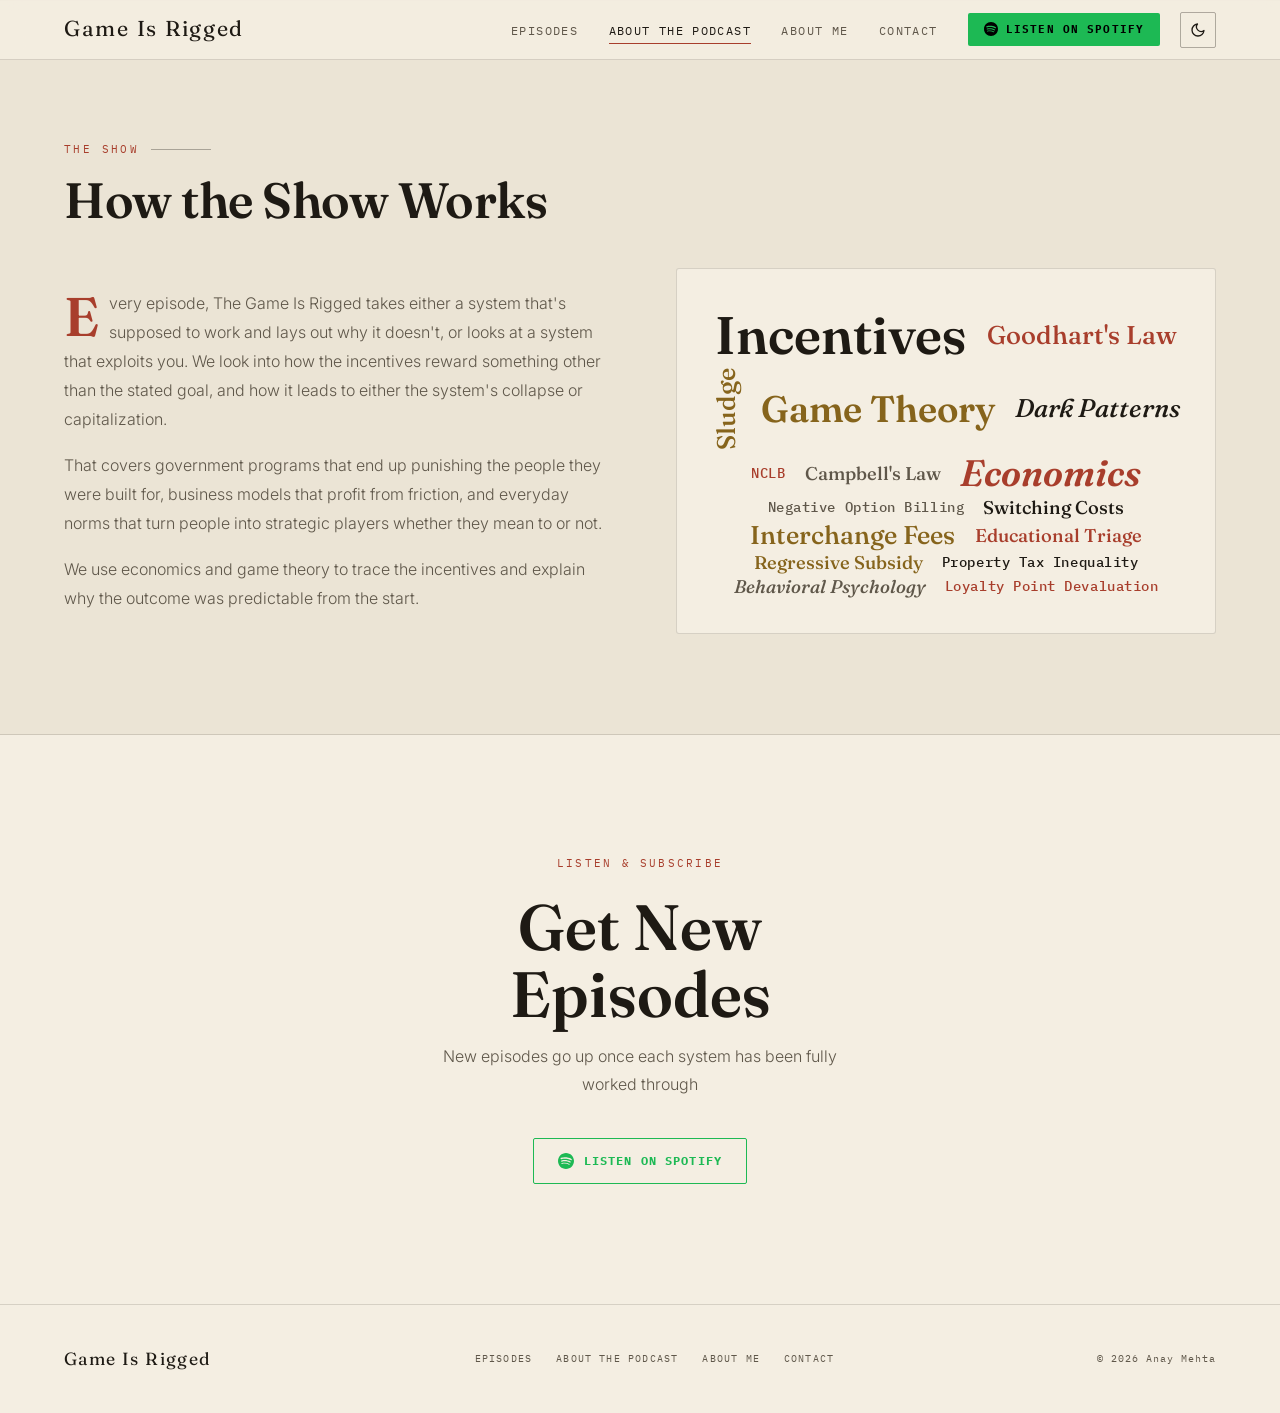
==== about-the-podcast.html @ a9b8b60b "Add files via upload new site" ====
<!DOCTYPE html>
<html lang="en">
<head>
  <meta charset="UTF-8" />
  <meta name="viewport" content="width=device-width, initial-scale=1.0" />
  <title>About the Podcast | Game Is Rigged</title>
  <meta name="description" content="How Game Is Rigged works: we use economics and game theory to trace the incentives behind systems that are supposed to work." />
  <meta property="og:title" content="About the Podcast | Game Is Rigged" />
  <meta property="og:description" content="How Game Is Rigged works: we use economics and game theory to trace the incentives behind systems that are supposed to work." />
  <meta property="og:type" content="website" />
  <script>
    (function () {
      var t;
      try { t = localStorage.getItem('theme'); } catch (e) {}
      if (!t && window.matchMedia && matchMedia('(prefers-color-scheme: light)').matches) t = 'light';
      document.documentElement.setAttribute('data-theme', t === 'light' ? 'light' : 'dark');
      document.documentElement.classList.add('js');
    })();
  </script>
  <link rel="preconnect" href="https://fonts.googleapis.com" />
  <link rel="preconnect" href="https://fonts.gstatic.com" crossorigin />
  <link href="https://fonts.googleapis.com/css2?family=Fraunces:ital,wght@0,500;0,600;0,700;1,500;1,600&family=Inter:wght@300;400;500;600&family=IBM+Plex+Mono:wght@400;500;600;700&display=swap" rel="stylesheet" />
  <link rel="stylesheet" href="styles.css" />
</head>
<body>

  <a class="skip-link" href="#main">Skip to content</a>
  <nav aria-label="Main">
    <a class="nav-logo" href="index.html">Game Is Rigged</a>
    <div class="nav-right">
      <ul class="nav-links" id="nav-links">
      <li><a href="episodes.html">Episodes</a></li>
      <li><a href="about-the-podcast.html" aria-current="page">About the Podcast</a></li>
      <li><a href="about-me.html">About Me</a></li>
      <li><a href="contact.html">Contact</a></li>
        <li>
          <a class="btn-spotify" href="https://open.spotify.com/show/033oTAaNlFfsJAOVmCeeDi" target="_blank" rel="noopener">
            <svg width="14" height="14" viewBox="0 0 24 24" fill="currentColor" aria-hidden="true"><path d="M12 0C5.4 0 0 5.4 0 12s5.4 12 12 12 12-5.4 12-12S18.66 0 12 0zm5.521 17.34c-.24.359-.66.48-1.021.24-2.82-1.74-6.36-2.101-10.561-1.141-.418.122-.779-.179-.899-.539-.12-.421.18-.78.54-.9 4.56-1.021 8.52-.6 11.64 1.32.42.18.479.659.301 1.02zm1.44-3.3c-.301.42-.841.6-1.262.3-3.239-1.98-8.159-2.58-11.939-1.38-.479.12-1.02-.12-1.14-.6-.12-.48.12-1.021.6-1.141C9.6 9.9 15 10.561 18.72 12.84c.361.181.54.78.241 1.2zm.12-3.36C15.24 8.4 8.82 8.16 5.16 9.301c-.6.179-1.2-.181-1.38-.721-.18-.601.18-1.2.72-1.381 4.26-1.26 11.28-1.02 15.721 1.621.539.3.719 1.02.419 1.56-.299.421-1.02.599-1.559.3z"/></svg>
            Listen on Spotify
          </a>
        </li>
      </ul>
      <button class="theme-toggle" type="button" aria-label="Switch to light mode">
        <svg class="icon-sun" width="16" height="16" viewBox="0 0 24 24" fill="none" stroke="currentColor" stroke-width="2" stroke-linecap="round" aria-hidden="true"><circle cx="12" cy="12" r="4"/><path d="M12 2v2M12 20v2M4.93 4.93l1.41 1.41M17.66 17.66l1.41 1.41M2 12h2M20 12h2M4.93 19.07l1.41-1.41M17.66 6.34l1.41-1.41"/></svg>
        <svg class="icon-moon" width="16" height="16" viewBox="0 0 24 24" fill="none" stroke="currentColor" stroke-width="2" stroke-linecap="round" stroke-linejoin="round" aria-hidden="true"><path d="M21 12.8A9 9 0 1 1 11.2 3a7 7 0 0 0 9.8 9.8z"/></svg>
      </button>
      <button class="nav-toggle" type="button" aria-label="Menu" aria-expanded="false" aria-controls="nav-links"><span></span><span></span><span></span></button>
    </div>
  </nav>

  <main id="main">
  <section class="page-top section-surface" id="about">
    <p class="section-label">The Show</p>
    <h1 class="section-heading">How the Show Works</h1>

    <div class="about-grid">
      <div class="about-body">
        <p>Every episode, The Game Is Rigged takes either a system that's supposed to work and lays out why it doesn't, or looks at a system that exploits you. We look into how the incentives reward something other than the stated goal, and how it leads to either the system's collapse or capitalization.</p>
        <p>That covers government programs that end up punishing the people they were built for, business models that profit from friction, and everyday norms that turn people into strategic players whether they mean to or not.</p>
        <p>We use economics and game theory to trace the incentives and explain why the outcome was predictable from the start.</p>
      </div>

      <div class="word-cloud fade-up" aria-hidden="true">
        <span class="wc-5 wc-text">Incentives</span>
        <span class="wc-3 wc-red">Goodhart's Law</span>
        <span class="wc-3 wc-yellow wc-vert">Sludge</span>
        <span class="wc-4 wc-yellow">Game Theory</span>
        <span class="wc-3 wc-text wc-italic">Dark Patterns</span>
        <span class="wc-1 wc-red">NCLB</span>
        <span class="wc-2 wc-muted">Campbell's Law</span>
        <span class="wc-4 wc-red wc-italic">Economics</span>
        <span class="wc-1 wc-muted">Negative Option Billing</span>
        <span class="wc-2 wc-text">Switching Costs</span>
        <span class="wc-3 wc-yellow">Interchange Fees</span>
        <span class="wc-2 wc-red">Educational Triage</span>
        <span class="wc-2 wc-yellow">Regressive Subsidy</span>
        <span class="wc-1 wc-text">Property Tax Inequality</span>
        <span class="wc-2 wc-muted wc-italic">Behavioral Psychology</span>
        <span class="wc-1 wc-red">Loyalty Point Devaluation</span>
      </div>
    </div>
  </section>

  <!-- SUBSCRIBE -->
  <section id="subscribe">
    <p class="subscribe-label">Listen &amp; Subscribe</p>
    <h2 class="subscribe-heading">Get New<br>Episodes</h2>
    <p class="subscribe-sub">New episodes go up once each system has been fully worked through</p>
    <div class="platform-buttons">
      <a class="btn-platform spotify" href="https://open.spotify.com/show/033oTAaNlFfsJAOVmCeeDi" target="_blank" rel="noopener">
        <svg width="16" height="16" viewBox="0 0 24 24" fill="currentColor" aria-hidden="true"><path d="M12 0C5.4 0 0 5.4 0 12s5.4 12 12 12 12-5.4 12-12S18.66 0 12 0zm5.521 17.34c-.24.359-.66.48-1.021.24-2.82-1.74-6.36-2.101-10.561-1.141-.418.122-.779-.179-.899-.539-.12-.421.18-.78.54-.9 4.56-1.021 8.52-.6 11.64 1.32.42.18.479.659.301 1.02zm1.44-3.3c-.301.42-.841.6-1.262.3-3.239-1.98-8.159-2.58-11.939-1.38-.479.12-1.02-.12-1.14-.6-.12-.48.12-1.021.6-1.141C9.6 9.9 15 10.561 18.72 12.84c.361.181.54.78.241 1.2zm.12-3.36C15.24 8.4 8.82 8.16 5.16 9.301c-.6.179-1.2-.181-1.38-.721-.18-.601.18-1.2.72-1.381 4.26-1.26 11.28-1.02 15.721 1.621.539.3.719 1.02.419 1.56-.299.421-1.02.599-1.559.3z"/></svg>
        Listen on Spotify
      </a>
    </div>
  </section>
  </main>

  <footer>
    <a class="footer-logo" href="index.html">Game Is Rigged</a>
    <div class="footer-links">
      <a href="episodes.html">Episodes</a>
      <a href="about-the-podcast.html">About the Podcast</a>
      <a href="about-me.html">About Me</a>
      <a href="contact.html">Contact</a>
    </div>
    <div class="footer-copy">© 2026 Anay Mehta</div>
  </footer>

  <script src="script.js"></script>
</body>
</html>
---- styles.css ----
*, *::before, *::after { box-sizing: border-box; margin: 0; padding: 0; }

/* ── THEME ──────────────────────────────────────────────
   Default is a deep ink-navy (no longer black).
   To switch to the warm cream version, change <html lang="en">
   to <html lang="en" data-theme="light"> on each page.
   ──────────────────────────────────────────────────────── */
:root {
  --bg:        #0E1420;
  --surface:   #151D2C;
  --surface2:  #1C2638;
  --text:      #ECE6DA;
  --muted:     #9AA3B2;
  --red:       #E0644B;   /* red used for text and small labels */
  --red-solid: #B5402C;   /* red used for buttons and fills */
  --yellow:    #D1A24A;
  --border:    rgba(236,230,218,0.10);
  --border-strong: rgba(236,230,218,0.22);
  --nav-bg:    rgba(14,20,32,0.88);
  --on-red:    #FFF6EA;
}

html[data-theme="dark"] { color-scheme: dark; }

html[data-theme="light"] {
  color-scheme: light;
  --bg:        #F4EEE2;
  --surface:   #EBE4D5;
  --surface2:  #E2DAC8;
  --text:      #1E1A14;
  --muted:     #5F574A;
  --red:       #A83E2C;
  --red-solid: #A83E2C;
  --yellow:    #86641C;
  --border:    rgba(30,26,20,0.14);
  --border-strong: rgba(30,26,20,0.32);
  --nav-bg:    rgba(244,238,226,0.9);
}

html { scroll-behavior: smooth; }

body {
  background: var(--bg);
  color: var(--text);
  font-family: 'Inter', sans-serif;
  font-size: 16px;
  line-height: 1.6;
  overflow-x: hidden;
}

img, svg { display: block; max-width: 100%; }
a { color: inherit; }

.skip-link {
  position: absolute;
  left: -999px;
  top: 0;
  background: var(--red-solid);
  color: var(--on-red);
  padding: 0.6rem 1rem;
  z-index: 200;
  font-family: 'IBM Plex Mono', monospace;
  font-size: 0.75rem;
}
.skip-link:focus { left: 0; }

/* ── NAV ── */
nav {
  position: fixed;
  top: 0; left: 0; right: 0;
  z-index: 100;
  display: flex;
  align-items: center;
  justify-content: space-between;
  padding: 0 5vw;
  height: 60px;
  background: var(--nav-bg);
  backdrop-filter: blur(12px);
  border-bottom: 1px solid var(--border);
}

.nav-logo {
  font-family: 'Fraunces', serif;
  font-size: 1.35rem;
  letter-spacing: 0.08em;
  color: var(--text);
  text-decoration: none;
}

.nav-links {
  display: flex;
  align-items: center;
  gap: 1.9rem;
  list-style: none;
}
.nav-links a:not(.btn-spotify) {
  font-family: 'IBM Plex Mono', monospace;
  font-size: 0.72rem;
  letter-spacing: 0.12em;
  text-transform: uppercase;
  color: var(--muted);
  text-decoration: none;
  transition: color 0.2s;
  padding: 0.35rem 0;
  border-bottom: 1px solid transparent;
}
.nav-links a:not(.btn-spotify):hover { color: var(--text); }
.nav-links a[aria-current="page"] {
  color: var(--text);
  border-bottom-color: var(--red);
}

.nav-right {
  display: flex;
  align-items: center;
  gap: 1.25rem;
}

.theme-toggle {
  display: flex;
  align-items: center;
  justify-content: center;
  width: 36px;
  height: 36px;
  background: none;
  border: 1px solid var(--border-strong);
  border-radius: 2px;
  color: var(--text);
  cursor: pointer;
  transition: border-color 0.2s;
}
.theme-toggle:hover { border-color: var(--text); }
.theme-toggle .icon-moon { display: none; }
html[data-theme="light"] .theme-toggle .icon-sun { display: none; }
html[data-theme="light"] .theme-toggle .icon-moon { display: block; }

.nav-toggle {
  display: none;
  background: none;
  border: 1px solid var(--border-strong);
  border-radius: 2px;
  width: 40px;
  height: 36px;
  cursor: pointer;
  flex-direction: column;
  align-items: center;
  justify-content: center;
  gap: 5px;
}
.nav-toggle span {
  display: block;
  width: 18px;
  height: 1.5px;
  background: var(--text);
}

.btn-spotify {
  display: inline-flex;
  align-items: center;
  gap: 0.5rem;
  background: #1DB954;
  color: #000;
  font-family: 'IBM Plex Mono', monospace;
  font-size: 0.7rem;
  font-weight: 700;
  letter-spacing: 0.1em;
  text-transform: uppercase;
  text-decoration: none;
  padding: 0.45rem 1rem;
  border-radius: 2px;
  transition: opacity 0.2s;
}
.btn-spotify:hover { opacity: 0.85; }

/* ── HERO ── */
.hero {
  min-height: 100vh;
  display: flex;
  flex-direction: column;
  justify-content: center;
  padding: 100px 5vw 60px;
  position: relative;
}

.hero-left { position: relative; z-index: 1; }

.hero-title {
  font-family: 'Fraunces', serif;
  line-height: 0.98;
  margin-bottom: 1.75rem;
}
.hero-title .line1 {
  display: block;
  font-size: clamp(3rem, 6.5vw, 5.25rem);
  font-weight: 600;
  color: var(--text);
  letter-spacing: 0.01em;
}
.hero-title .line2 {
  display: block;
  font-size: clamp(3rem, 6.5vw, 5.25rem);
  font-weight: 500;
  letter-spacing: 0.005em;
  color: var(--text);
}

.hero-desc {
  font-size: 1rem;
  color: var(--muted);
  line-height: 1.7;
  max-width: 440px;
  margin-bottom: 2.25rem;
  font-weight: 300;
}
.hero-desc strong { color: var(--text); font-weight: 500; }

.hero-ctas {
  display: flex;
  align-items: center;
  gap: 1rem;
  flex-wrap: wrap;
}

.btn-primary {
  display: inline-flex;
  align-items: center;
  gap: 0.6rem;
  background: var(--red-solid);
  color: var(--on-red);
  font-family: 'IBM Plex Mono', monospace;
  font-size: 0.75rem;
  font-weight: 700;
  letter-spacing: 0.12em;
  text-transform: uppercase;
  text-decoration: none;
  padding: 0.75rem 1.5rem;
  border-radius: 2px;
  transition: filter 0.2s;
}
.btn-primary:hover { filter: brightness(0.88); }

.btn-ghost {
  display: inline-flex;
  align-items: center;
  gap: 0.5rem;
  border: 1px solid var(--border-strong);
  color: var(--muted);
  font-family: 'IBM Plex Mono', monospace;
  font-size: 0.75rem;
  letter-spacing: 0.12em;
  text-transform: uppercase;
  text-decoration: none;
  padding: 0.75rem 1.5rem;
  border-radius: 2px;
  transition: all 0.2s;
}
.btn-ghost:hover { border-color: var(--text); color: var(--text); }

/* ── SECTIONS ── */
section { padding: 100px 5vw; }
.page-top { padding-top: 140px; }

.section-label {
  font-family: 'IBM Plex Mono', monospace;
  font-size: 0.68rem;
  letter-spacing: 0.22em;
  text-transform: uppercase;
  color: var(--red);
  margin-bottom: 1rem;
  display: flex;
  align-items: center;
  gap: 0.75rem;
}
.section-label::after {
  content: '';
  flex: 1;
  height: 1px;
  background: var(--border-strong);
  max-width: 60px;
}

.section-heading {
  font-family: 'Fraunces', serif;
  font-weight: 600;
  font-size: clamp(2rem, 4vw, 3.1rem);
  line-height: 1.08;
  letter-spacing: -0.01em;
  margin-bottom: 0.5rem;
}

.section-surface {
  background: var(--surface);
  border-top: 1px solid var(--border);
  border-bottom: 1px solid var(--border);
}

.section-header {
  display: flex;
  justify-content: space-between;
  align-items: flex-end;
  margin-bottom: 3rem;
  flex-wrap: wrap;
  gap: 1rem;
}

/* ── ABOUT THE PODCAST ── */
.about-grid {
  display: grid;
  grid-template-columns: minmax(0, 1fr) minmax(0, 1fr);
  gap: 4.5rem;
  align-items: center;
  margin-top: 2.5rem;
}

.about-body {
  max-width: 640px;
  color: var(--muted);
  line-height: 1.8;
  font-weight: 300;
}
.about-body p + p { margin-top: 1.1rem; }
.about-body strong { color: var(--text); font-weight: 500; }
.about-body p:first-of-type::first-letter {
  font-family: 'Fraunces', serif;
  font-weight: 600;
  font-size: 3.4rem;
  line-height: 0.8;
  float: left;
  color: var(--red);
  padding-right: 0.6rem;
  padding-top: 0.35rem;
}

/* word cloud */
.word-cloud {
  display: flex;
  flex-wrap: wrap;
  justify-content: center;
  align-items: center;
  gap: 0.15rem 1.2rem;
  padding: 2.25rem 1.75rem;
  background: var(--surface);
  border: 1px solid var(--border);
  border-radius: 3px;
  line-height: 1.15;
}
.section-surface .word-cloud { background: var(--bg); }

.word-cloud span {
  font-family: 'Fraunces', serif;
  font-weight: 500;
  transition: transform 0.2s;
  cursor: default;
}
.word-cloud span:hover { transform: scale(1.07); }

.wc-1 { font-size: 0.85rem; font-family: 'IBM Plex Mono', monospace !important; letter-spacing: 0.04em; }
.wc-2 { font-size: 1.15rem; }
.wc-3 { font-size: 1.6rem; }
.wc-4 { font-size: 2.3rem; font-weight: 600 !important; }
.wc-5 { font-size: 3.3rem; font-weight: 600 !important; }
.wc-red    { color: var(--red); }
.wc-yellow { color: var(--yellow); }
.wc-text   { color: var(--text); }
.wc-muted  { color: var(--muted); }
.wc-italic { font-style: italic; }
.wc-vert   { writing-mode: vertical-rl; transform: rotate(180deg); }
.word-cloud span.wc-vert:hover { transform: rotate(180deg) scale(1.07); }

/* ── EPISODES ── */
.episode-card {
  display: grid;
  grid-template-columns: 210px 1fr;
  background: var(--surface);
  border: 1px solid var(--border);
  border-radius: 3px;
  overflow: hidden;
  transition: border-color 0.25s;
  margin-bottom: 1.5rem;
}
.episode-card:hover { border-color: var(--border-strong); }

.ep-art {
  background: var(--surface2);
  border-right: 1px solid var(--border);
  display: flex;
  align-items: center;
  justify-content: center;
  padding: 1.5rem;
}
.ep-art svg { width: 100%; max-width: 170px; height: auto; }

.episode-player { margin: -0.5rem 0 1.5rem; }
.episode-player iframe { display: block; border-radius: 3px; }

.episode-inner {
  display: grid;
  grid-template-columns: auto 1fr auto;
  gap: 2rem;
  padding: 2rem 2.5rem;
  align-items: center;
}

.ep-num {
  font-family: 'Fraunces', serif;
  font-size: 3.5rem;
  color: var(--red);
  line-height: 1;
  min-width: 3rem;
}
.ep-label {
  display: block;
  font-family: 'IBM Plex Mono', monospace;
  font-size: 0.64rem;
  font-weight: 600;
  letter-spacing: 0.24em;
  color: var(--muted);
  margin-bottom: 0.45rem;
}

.ep-tag {
  font-family: 'IBM Plex Mono', monospace;
  font-size: 0.65rem;
  letter-spacing: 0.16em;
  text-transform: uppercase;
  color: var(--yellow);
  margin-bottom: 0.5rem;
}

.ep-title {
  font-family: 'Fraunces', serif;
  font-size: 1.85rem;
  letter-spacing: 0.02em;
  line-height: 1.1;
  margin-bottom: 0.6rem;
}

.ep-desc {
  font-size: 0.88rem;
  color: var(--muted);
  line-height: 1.65;
  max-width: 580px;
  font-weight: 300;
}

.ep-concepts {
  display: flex;
  gap: 0.5rem;
  flex-wrap: wrap;
  margin-top: 1rem;
}
.concept-tag {
  font-family: 'IBM Plex Mono', monospace;
  font-size: 0.62rem;
  letter-spacing: 0.08em;
  text-transform: uppercase;
  background: var(--surface2);
  border: 1px solid var(--border);
  color: var(--muted);
  padding: 0.25rem 0.6rem;
  border-radius: 2px;
}

.ep-cta {
  display: flex;
  flex-direction: column;
  gap: 0.75rem;
  align-items: flex-end;
  min-width: 130px;
}

.ep-play {
  display: inline-flex;
  align-items: center;
  gap: 0.5rem;
  background: #1DB954;
  color: #000;
  font-family: 'IBM Plex Mono', monospace;
  font-size: 0.68rem;
  font-weight: 700;
  letter-spacing: 0.1em;
  text-transform: uppercase;
  text-decoration: none;
  padding: 0.6rem 1.1rem;
  border-radius: 2px;
  transition: opacity 0.2s;
  white-space: nowrap;
}
.ep-play:hover { opacity: 0.85; }

.ep-status {
  font-family: 'IBM Plex Mono', monospace;
  font-size: 0.62rem;
  letter-spacing: 0.1em;
  text-transform: uppercase;
  color: var(--muted);
}

.badge-new {
  display: inline-block;
  background: var(--red-solid);
  color: var(--on-red);
  font-family: 'IBM Plex Mono', monospace;
  font-size: 0.58rem;
  font-weight: 700;
  letter-spacing: 0.14em;
  text-transform: uppercase;
  padding: 0.2rem 0.5rem;
  border-radius: 2px;
  margin-left: 0.75rem;
  vertical-align: middle;
  position: relative;
  top: -3px;
}

/* ── LANDING TILES ── */
.tiles {
  display: grid;
  grid-template-columns: repeat(4, minmax(0, 1fr));
  gap: 1.25rem;
  margin-top: 2.5rem;
}
.tile {
  display: flex;
  flex-direction: column;
  gap: 0.6rem;
  background: var(--bg);
  border: 1px solid var(--border);
  border-radius: 3px;
  padding: 1.75rem 1.5rem;
  text-decoration: none;
  transition: border-color 0.25s, transform 0.25s;
}
.tile:hover { border-color: var(--red); transform: translateY(-3px); }
.tile-num {
  font-family: 'IBM Plex Mono', monospace;
  font-size: 0.64rem;
  letter-spacing: 0.2em;
  color: var(--red);
}
.tile-title {
  font-family: 'Fraunces', serif;
  font-size: 1.4rem;
  font-weight: 600;
  line-height: 1.15;
}
.tile-desc {
  font-size: 0.86rem;
  color: var(--muted);
  font-weight: 300;
  line-height: 1.6;
  flex: 1;
}
.tile-arrow {
  font-family: 'IBM Plex Mono', monospace;
  font-size: 0.72rem;
  letter-spacing: 0.1em;
  color: var(--text);
}

/* ── HOST ── */
.host-grid {
  display: grid;
  grid-template-columns: 300px 1fr;
  gap: 5rem;
  align-items: start;
  margin-top: 3rem;
}

.host-card {
  background: var(--surface);
  border: 1px solid var(--border);
  overflow: hidden;
  text-align: center;
}
.host-photo {
  width: 100%;
  height: auto;
  aspect-ratio: 4 / 4.4;
  object-fit: cover;
  object-position: 50% 15%;
}
.host-card-text { padding: 1.5rem 1.5rem 1.75rem; }

.host-name {
  font-family: 'Fraunces', serif;
  font-size: 1.5rem;
  letter-spacing: 0.05em;
  margin-bottom: 0.25rem;
}
.host-role {
  font-family: 'IBM Plex Mono', monospace;
  font-size: 0.65rem;
  letter-spacing: 0.14em;
  text-transform: uppercase;
  color: var(--muted);
}

.host-bio {
  color: var(--muted);
  line-height: 1.8;
  font-weight: 300;
}

.host-detail-row {
  display: flex;
  gap: 0.6rem;
  align-items: flex-start;
  margin-bottom: 0.85rem;
}
.host-detail-label {
  font-family: 'IBM Plex Mono', monospace;
  font-size: 0.65rem;
  letter-spacing: 0.14em;
  text-transform: uppercase;
  color: var(--red);
  min-width: 90px;
  padding-top: 0.15rem;
}
.host-detail-val {
  font-size: 0.9rem;
  color: var(--muted);
  line-height: 1.6;
  font-weight: 300;
}

.host-about-text {
  color: var(--muted);
  line-height: 1.85;
  font-weight: 300;
  font-size: 0.95rem;
  border-left: 2px solid var(--red);
  padding-left: 1.5rem;
  margin-top: 1.75rem;
}
.bio-lead {
  font-family: 'Fraunces', serif;
  font-style: italic;
  font-weight: 500;
  font-size: 1.75rem;
  line-height: 1.3;
  color: var(--text);
  margin-bottom: 0.9rem;
}

/* ── CONTACT ── */
.contact-grid {
  display: grid;
  grid-template-columns: minmax(0, 1.1fr) minmax(0, 1fr);
  gap: 4rem;
  margin-top: 2.5rem;
  align-items: start;
}
.contact-intro {
  color: var(--muted);
  font-weight: 300;
  line-height: 1.8;
  max-width: 520px;
}
.contact-intro p + p { margin-top: 1.1rem; }
.contact-intro strong { color: var(--text); font-weight: 500; }

.contact-email {
  display: inline-block;
  margin-top: 1.75rem;
  font-family: 'Fraunces', serif;
  font-size: clamp(1.3rem, 2.6vw, 1.9rem);
  font-weight: 600;
  color: var(--text);
  text-decoration: none;
  border-bottom: 2px solid var(--red);
  padding-bottom: 0.15rem;
  word-break: break-word;
  transition: color 0.2s;
}
.contact-email:hover { color: var(--red); }

.contact-card {
  background: var(--surface);
  border: 1px solid var(--border);
  border-radius: 3px;
  padding: 2rem 2.25rem;
}
.contact-card h2 {
  font-family: 'IBM Plex Mono', monospace;
  font-size: 0.68rem;
  letter-spacing: 0.2em;
  text-transform: uppercase;
  color: var(--red);
  font-weight: 500;
  margin-bottom: 1.25rem;
}
.contact-card ul { list-style: none; }
.contact-card li {
  font-family: 'Fraunces', serif;
  font-size: 1.15rem;
  line-height: 1.35;
  padding: 0.9rem 0;
  border-top: 1px solid var(--border);
}
.contact-card li:first-child { border-top: none; padding-top: 0; }
.contact-card li:last-child { padding-bottom: 0; }

/* ── SUBSCRIBE ── */
#subscribe {
  text-align: center;
  padding: 120px 5vw;
  position: relative;
  overflow: hidden;
}

.subscribe-label {
  font-family: 'IBM Plex Mono', monospace;
  font-size: 0.7rem;
  letter-spacing: 0.2em;
  text-transform: uppercase;
  color: var(--red);
  margin-bottom: 1.25rem;
}

.subscribe-heading {
  font-family: 'Fraunces', serif;
  font-weight: 600;
  font-size: clamp(2.5rem, 5vw, 4.25rem);
  line-height: 1.05;
  margin-bottom: 1rem;
}

.subscribe-sub {
  color: var(--muted);
  font-size: 1rem;
  max-width: 420px;
  margin: 0 auto 2.5rem;
  font-weight: 300;
  line-height: 1.7;
}

.platform-buttons {
  display: flex;
  justify-content: center;
  gap: 1rem;
  flex-wrap: wrap;
}

.btn-platform {
  display: inline-flex;
  align-items: center;
  gap: 0.6rem;
  border: 1px solid var(--border-strong);
  color: var(--text);
  font-family: 'IBM Plex Mono', monospace;
  font-size: 0.72rem;
  font-weight: 700;
  letter-spacing: 0.1em;
  text-transform: uppercase;
  text-decoration: none;
  padding: 0.8rem 1.5rem;
  border-radius: 2px;
  transition: all 0.2s;
  position: relative;
}
.btn-platform.spotify { border-color: #1DB954; color: #1DB954; }
.btn-platform.spotify:hover { background: rgba(29,185,84,0.1); }

/* ── FOOTER ── */
footer {
  border-top: 1px solid var(--border);
  padding: 2.5rem 5vw;
  display: flex;
  justify-content: space-between;
  align-items: center;
  flex-wrap: wrap;
  gap: 1rem 2rem;
}

.footer-logo {
  font-family: 'Fraunces', serif;
  font-size: 1.1rem;
  letter-spacing: 0.08em;
  color: var(--text);
  text-decoration: none;
}

.footer-links {
  display: flex;
  gap: 1.5rem;
  flex-wrap: wrap;
}
.footer-links a {
  font-family: 'IBM Plex Mono', monospace;
  font-size: 0.62rem;
  letter-spacing: 0.12em;
  text-transform: uppercase;
  color: var(--muted);
  text-decoration: none;
}
.footer-links a:hover { color: var(--text); }

.footer-copy {
  font-family: 'IBM Plex Mono', monospace;
  font-size: 0.62rem;
  letter-spacing: 0.1em;
  color: var(--muted);
}

/* ── RESPONSIVE ── */
@media (max-width: 1000px) {
  .tiles { grid-template-columns: repeat(2, minmax(0, 1fr)); }
}

@media (max-width: 900px) {
  /* mobile nav */
  .nav-right { gap: 0.6rem; }
  .nav-toggle { display: flex; }
  .nav-links {
    display: none;
    position: absolute;
    top: 60px; left: 0; right: 0;
    flex-direction: column;
    align-items: flex-start;
    gap: 0;
    background: var(--bg);
    border-bottom: 1px solid var(--border);
    padding: 0.75rem 5vw 1.25rem;
  }
  nav.open .nav-links { display: flex; }
  .nav-links li { width: 100%; }
  .nav-links a:not(.btn-spotify) {
    display: block;
    padding: 0.85rem 0;
    border-bottom: 1px solid var(--border);
  }
  .nav-links a[aria-current="page"] { border-bottom-color: var(--red); }
  .nav-links li:last-child { padding-top: 1rem; }

  .hero { min-height: auto; padding-top: 100px; }
  .about-grid { grid-template-columns: 1fr; gap: 3rem; }
  .host-grid { grid-template-columns: 1fr; gap: 2.5rem; }
  .host-card { max-width: 300px; }
  .contact-grid { grid-template-columns: 1fr; gap: 2.5rem; }

  .episode-card { grid-template-columns: 1fr; }
  .ep-art {
    border-right: none;
    border-bottom: 1px solid var(--border);
    padding: 1.25rem;
  }
  .ep-art svg { max-width: 150px; }
  .episode-inner { grid-template-columns: auto 1fr; }
  .ep-cta { flex-direction: row; align-items: center; grid-column: 1 / -1; }
}

@media (max-width: 600px) {
  nav { padding: 0 1.25rem; }
  .nav-links { padding-left: 1.25rem; padding-right: 1.25rem; }
  section { padding: 70px 1.25rem; }
  .page-top { padding-top: 110px; }
  .hero { padding: 90px 1.25rem 50px; }
  .episode-inner { padding: 1.5rem; gap: 1.25rem; }
  footer { flex-direction: column; text-align: center; padding: 2.5rem 1.25rem; }
  .footer-links { justify-content: center; }
  .ep-num { font-size: 2.5rem; }
  .tiles { grid-template-columns: 1fr; }
  .word-cloud { padding: 1.75rem 1.1rem; gap: 0.1rem 0.9rem; }
  .wc-5 { font-size: 2.5rem; }
  .wc-4 { font-size: 1.8rem; }
  .contact-card { padding: 1.5rem; }
}

/* ── ANIMATIONS ── */
@media (prefers-reduced-motion: no-preference) {
  .js .fade-up {
    opacity: 0;
    transform: translateY(24px);
    transition: opacity 0.55s ease, transform 0.55s ease;
  }
  .js .fade-up.visible {
    opacity: 1;
    transform: translateY(0);
  }
}
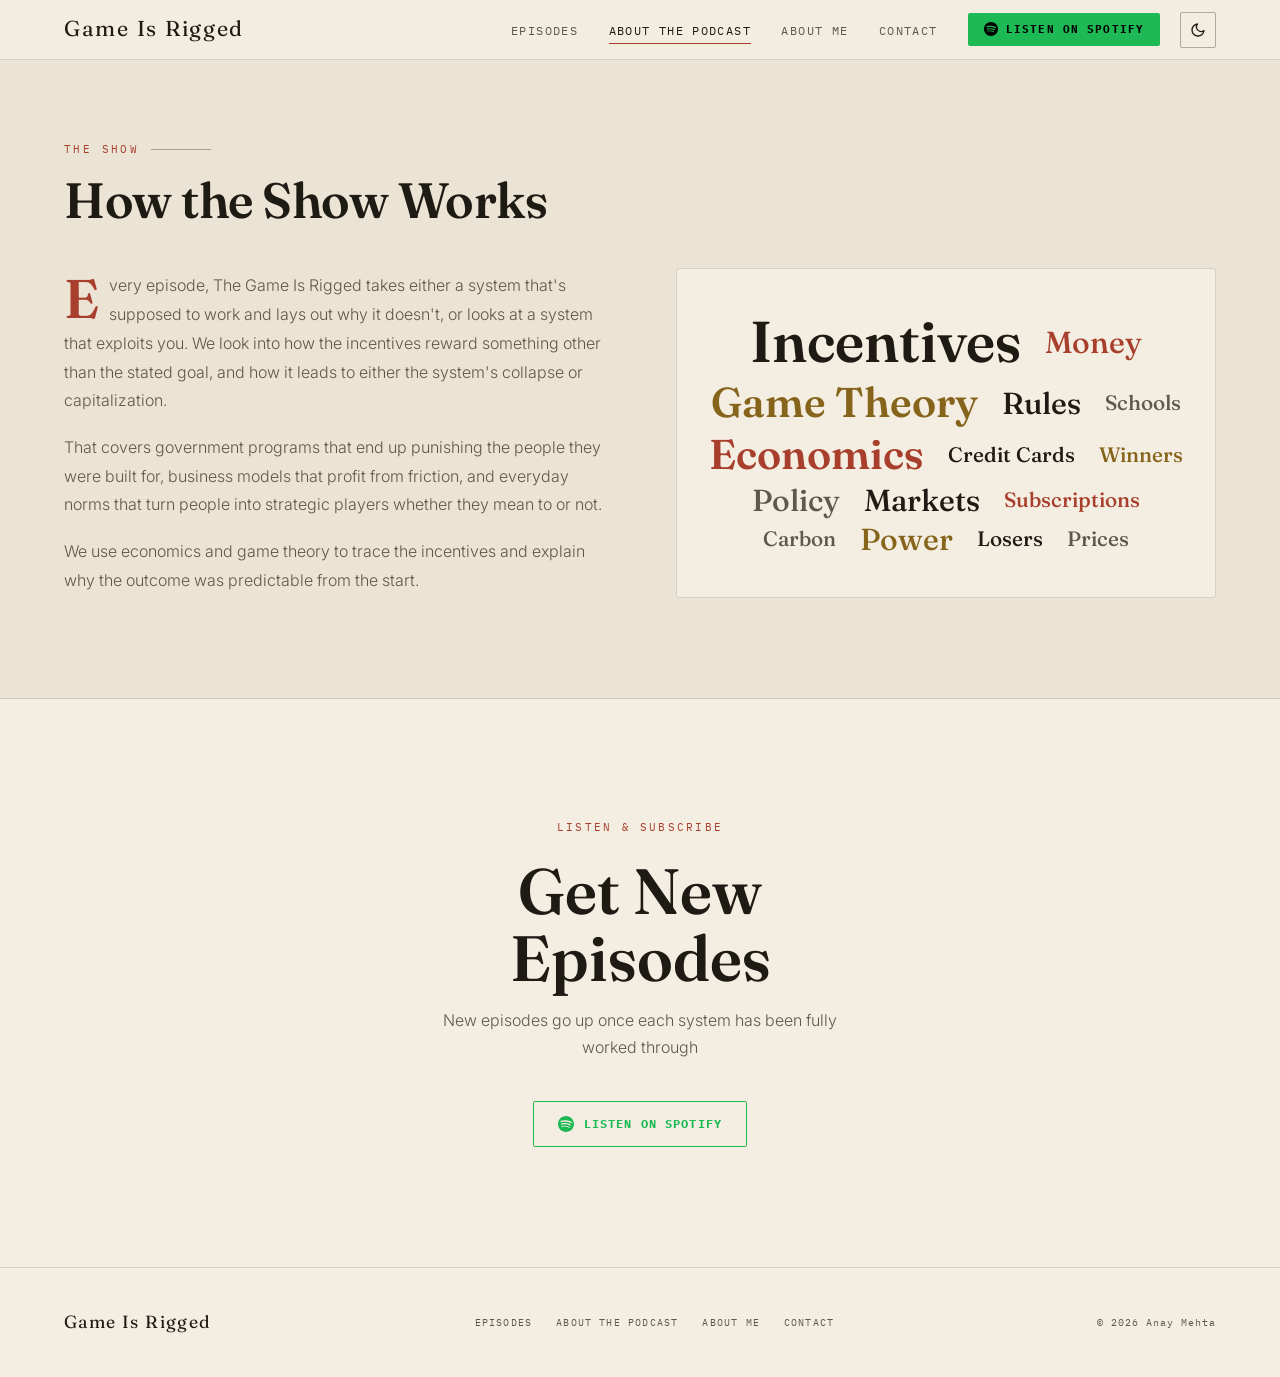
==== commit 55c514b1: "Simplify word cloud and use plainer wording - Word cloud now uses 15 plain words in a single style -" ====
--- a/about-the-podcast.html
+++ b/about-the-podcast.html
@@ -62,21 +62,20 @@
 
       <div class="word-cloud fade-up" aria-hidden="true">
         <span class="wc-5 wc-text">Incentives</span>
-        <span class="wc-3 wc-red">Goodhart's Law</span>
-        <span class="wc-3 wc-yellow wc-vert">Sludge</span>
+        <span class="wc-3 wc-red">Money</span>
         <span class="wc-4 wc-yellow">Game Theory</span>
-        <span class="wc-3 wc-text wc-italic">Dark Patterns</span>
-        <span class="wc-1 wc-red">NCLB</span>
-        <span class="wc-2 wc-muted">Campbell's Law</span>
-        <span class="wc-4 wc-red wc-italic">Economics</span>
-        <span class="wc-1 wc-muted">Negative Option Billing</span>
-        <span class="wc-2 wc-text">Switching Costs</span>
-        <span class="wc-3 wc-yellow">Interchange Fees</span>
-        <span class="wc-2 wc-red">Educational Triage</span>
-        <span class="wc-2 wc-yellow">Regressive Subsidy</span>
-        <span class="wc-1 wc-text">Property Tax Inequality</span>
-        <span class="wc-2 wc-muted wc-italic">Behavioral Psychology</span>
-        <span class="wc-1 wc-red">Loyalty Point Devaluation</span>
+        <span class="wc-3 wc-text">Rules</span>
+        <span class="wc-2 wc-muted">Schools</span>
+        <span class="wc-4 wc-red">Economics</span>
+        <span class="wc-2 wc-text">Credit Cards</span>
+        <span class="wc-2 wc-yellow">Winners</span>
+        <span class="wc-3 wc-muted">Policy</span>
+        <span class="wc-3 wc-text">Markets</span>
+        <span class="wc-2 wc-red">Subscriptions</span>
+        <span class="wc-2 wc-muted">Carbon</span>
+        <span class="wc-3 wc-yellow">Power</span>
+        <span class="wc-2 wc-text">Losers</span>
+        <span class="wc-2 wc-muted">Prices</span>
       </div>
     </div>
   </section>
--- a/styles.css
+++ b/styles.css
@@ -337,8 +337,8 @@
   flex-wrap: wrap;
   justify-content: center;
   align-items: center;
-  gap: 0.15rem 1.2rem;
-  padding: 2.25rem 1.75rem;
+  gap: 0.25rem 1.5rem;
+  padding: 2.5rem 2rem;
   background: var(--surface);
   border: 1px solid var(--border);
   border-radius: 3px;
@@ -354,18 +354,14 @@
 }
 .word-cloud span:hover { transform: scale(1.07); }
 
-.wc-1 { font-size: 0.85rem; font-family: 'IBM Plex Mono', monospace !important; letter-spacing: 0.04em; }
-.wc-2 { font-size: 1.15rem; }
-.wc-3 { font-size: 1.6rem; }
-.wc-4 { font-size: 2.3rem; font-weight: 600 !important; }
-.wc-5 { font-size: 3.3rem; font-weight: 600 !important; }
+.wc-2 { font-size: 1.3rem; }
+.wc-3 { font-size: 1.9rem; }
+.wc-4 { font-size: 2.6rem; font-weight: 600 !important; }
+.wc-5 { font-size: 3.6rem; font-weight: 600 !important; }
 .wc-red    { color: var(--red); }
 .wc-yellow { color: var(--yellow); }
 .wc-text   { color: var(--text); }
 .wc-muted  { color: var(--muted); }
-.wc-italic { font-style: italic; }
-.wc-vert   { writing-mode: vertical-rl; transform: rotate(180deg); }
-.word-cloud span.wc-vert:hover { transform: rotate(180deg) scale(1.07); }
 
 /* ── EPISODES ── */
 .episode-card {
@@ -433,6 +429,14 @@
   letter-spacing: 0.02em;
   line-height: 1.1;
   margin-bottom: 0.6rem;
+}
+
+.ep-guest {
+  font-family: 'Fraunces', serif;
+  font-style: italic;
+  font-size: 1.05rem;
+  color: var(--muted);
+  margin: -0.25rem 0 0.7rem;
 }
 
 .ep-desc {
@@ -862,8 +866,9 @@
   .ep-num { font-size: 2.5rem; }
   .tiles { grid-template-columns: 1fr; }
   .word-cloud { padding: 1.75rem 1.1rem; gap: 0.1rem 0.9rem; }
-  .wc-5 { font-size: 2.5rem; }
-  .wc-4 { font-size: 1.8rem; }
+  .wc-5 { font-size: 2.6rem; }
+  .wc-4 { font-size: 1.9rem; }
+  .wc-3 { font-size: 1.5rem; }
   .contact-card { padding: 1.5rem; }
 }
 
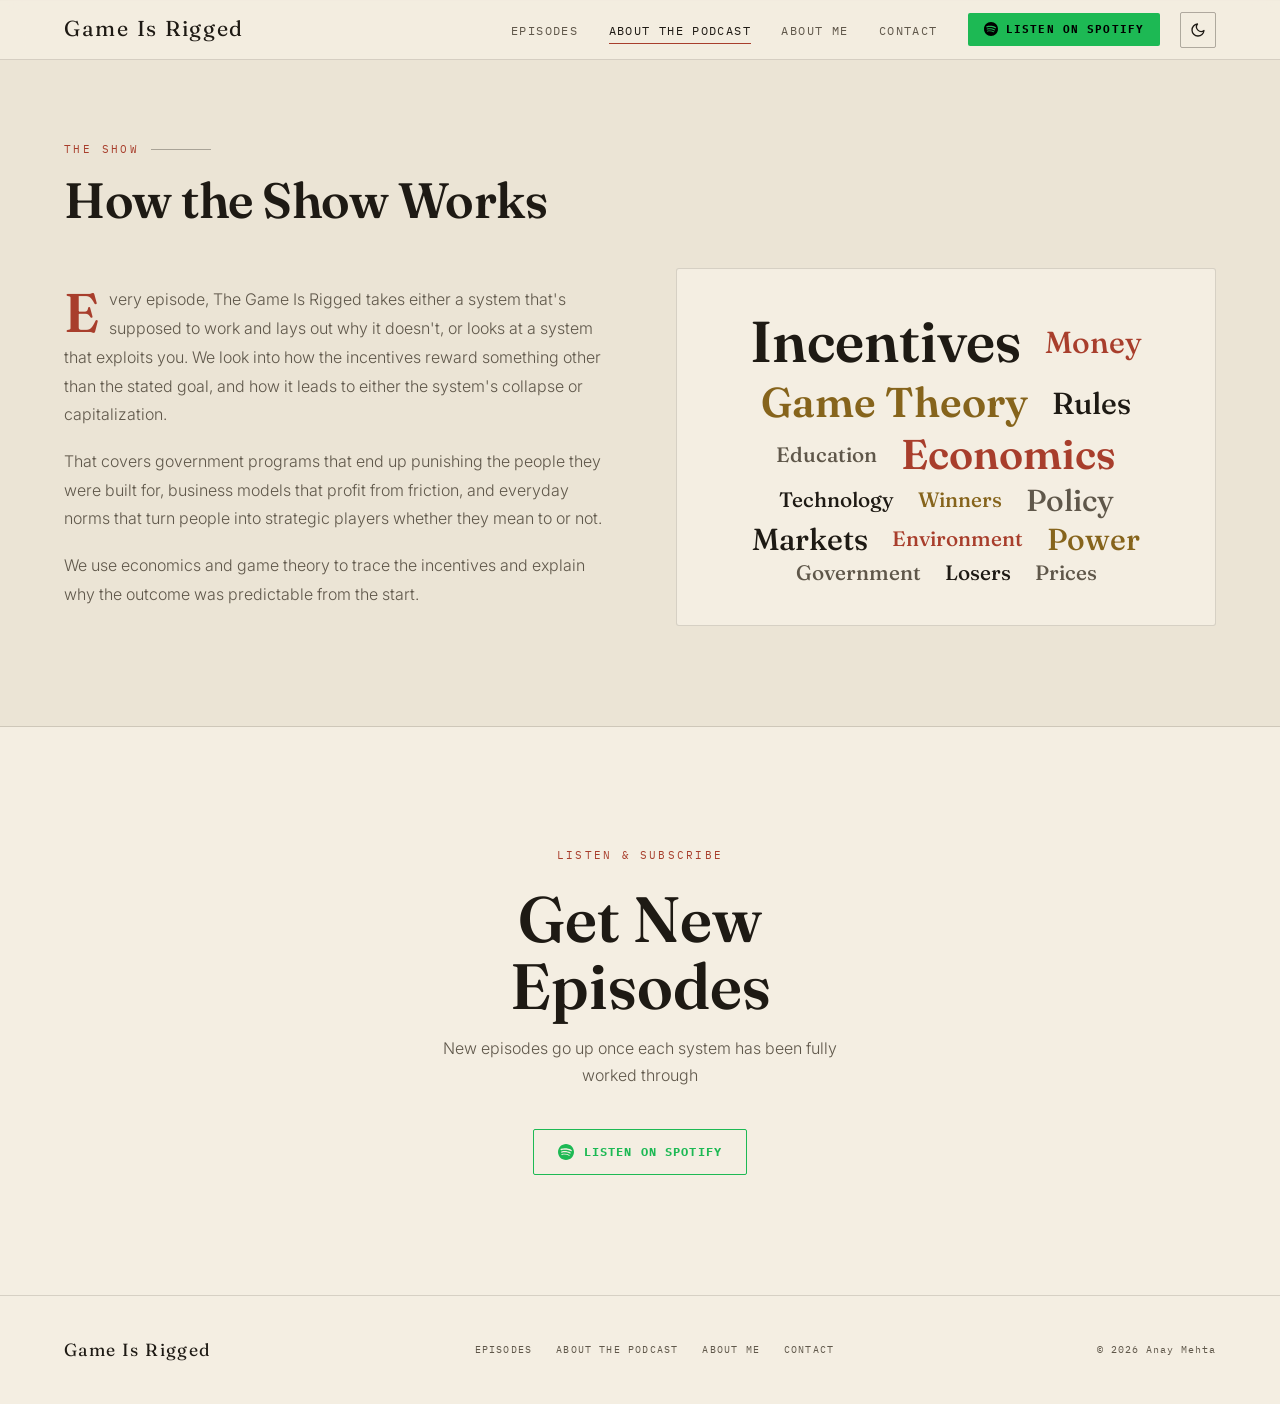
==== commit ac2601e7: "Use broader themes in the word cloud Replace episode-specific words (Credit Cards, Subscriptions, Ca" ====
--- a/about-the-podcast.html
+++ b/about-the-podcast.html
@@ -65,15 +65,15 @@
         <span class="wc-3 wc-red">Money</span>
         <span class="wc-4 wc-yellow">Game Theory</span>
         <span class="wc-3 wc-text">Rules</span>
-        <span class="wc-2 wc-muted">Schools</span>
+        <span class="wc-2 wc-muted">Education</span>
         <span class="wc-4 wc-red">Economics</span>
-        <span class="wc-2 wc-text">Credit Cards</span>
+        <span class="wc-2 wc-text">Technology</span>
         <span class="wc-2 wc-yellow">Winners</span>
         <span class="wc-3 wc-muted">Policy</span>
         <span class="wc-3 wc-text">Markets</span>
-        <span class="wc-2 wc-red">Subscriptions</span>
-        <span class="wc-2 wc-muted">Carbon</span>
+        <span class="wc-2 wc-red">Environment</span>
         <span class="wc-3 wc-yellow">Power</span>
+        <span class="wc-2 wc-muted">Government</span>
         <span class="wc-2 wc-text">Losers</span>
         <span class="wc-2 wc-muted">Prices</span>
       </div>
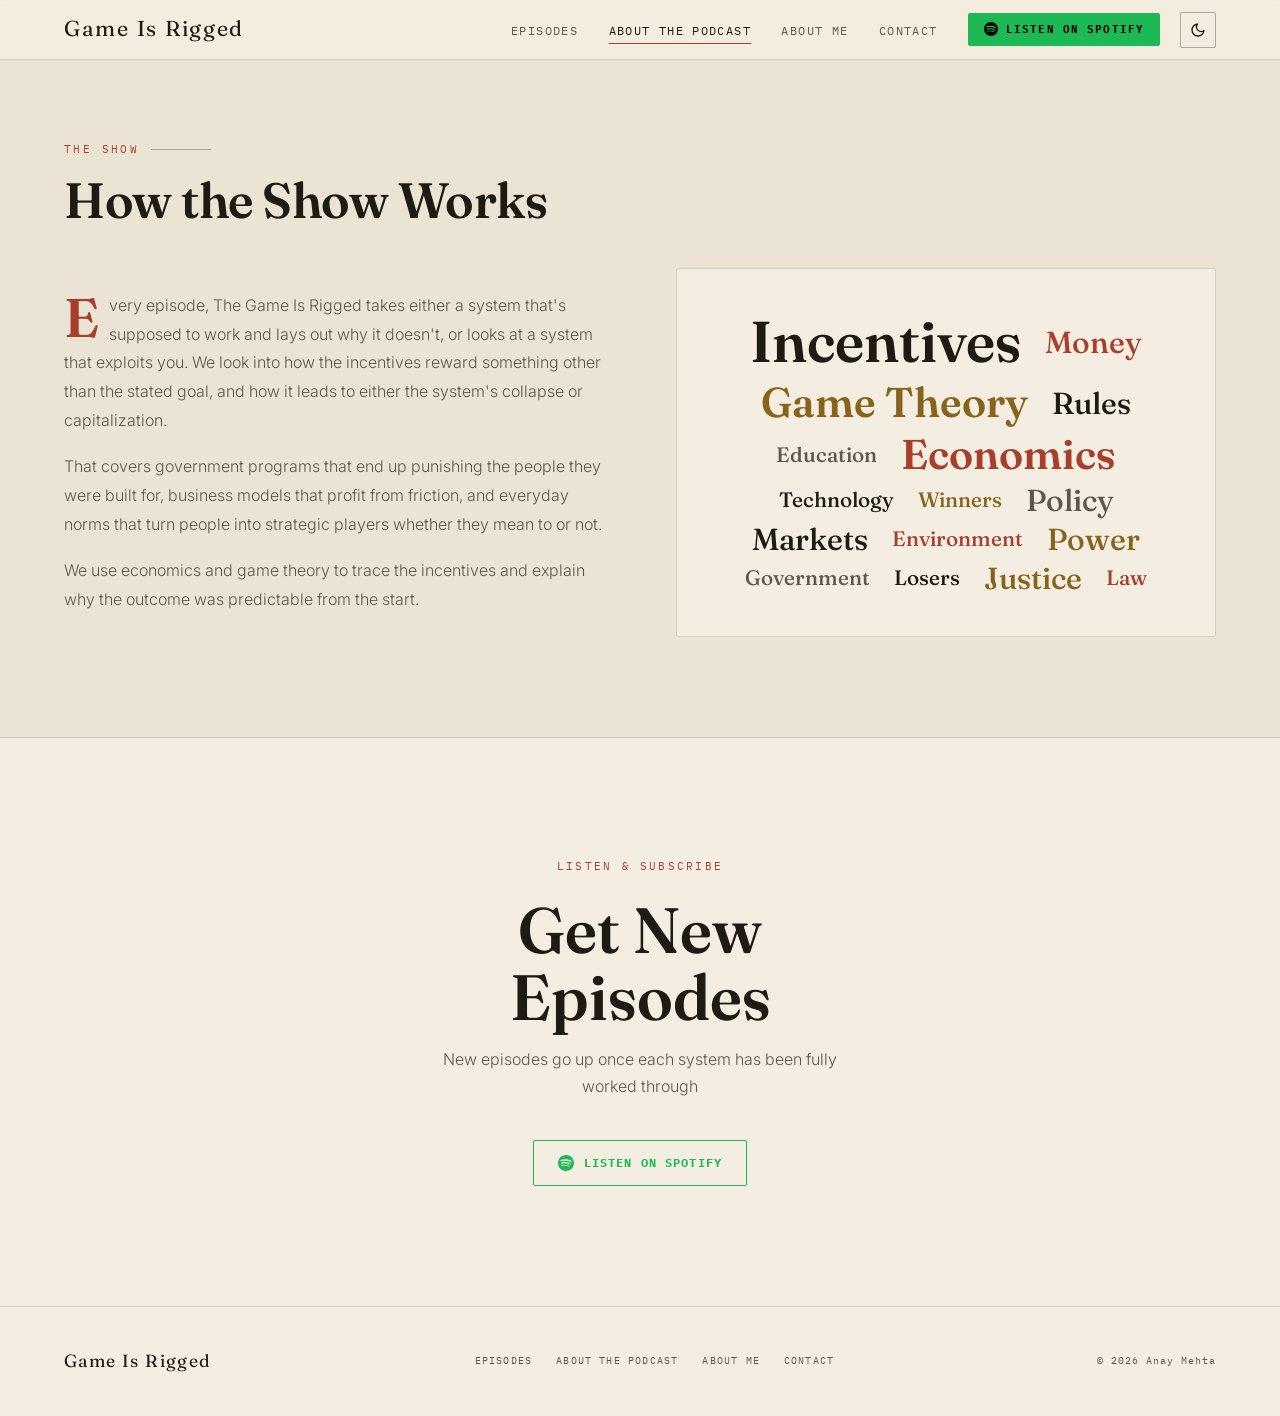
==== commit 4c5ab6c2: "Add Episode 5 (Plea Bargaining with Clark Neily) - New Episode 5 card with Podbean player, Spotify l" ====
--- a/about-the-podcast.html
+++ b/about-the-podcast.html
@@ -75,7 +75,8 @@
         <span class="wc-3 wc-yellow">Power</span>
         <span class="wc-2 wc-muted">Government</span>
         <span class="wc-2 wc-text">Losers</span>
-        <span class="wc-2 wc-muted">Prices</span>
+        <span class="wc-3 wc-yellow">Justice</span>
+        <span class="wc-2 wc-red">Law</span>
       </div>
     </div>
   </section>
--- a/styles.css
+++ b/styles.css
@@ -446,6 +446,8 @@
   max-width: 580px;
   font-weight: 300;
 }
+
+.ep-desc + .ep-desc { margin-top: 0.8rem; }
 
 .ep-concepts {
   display: flex;
